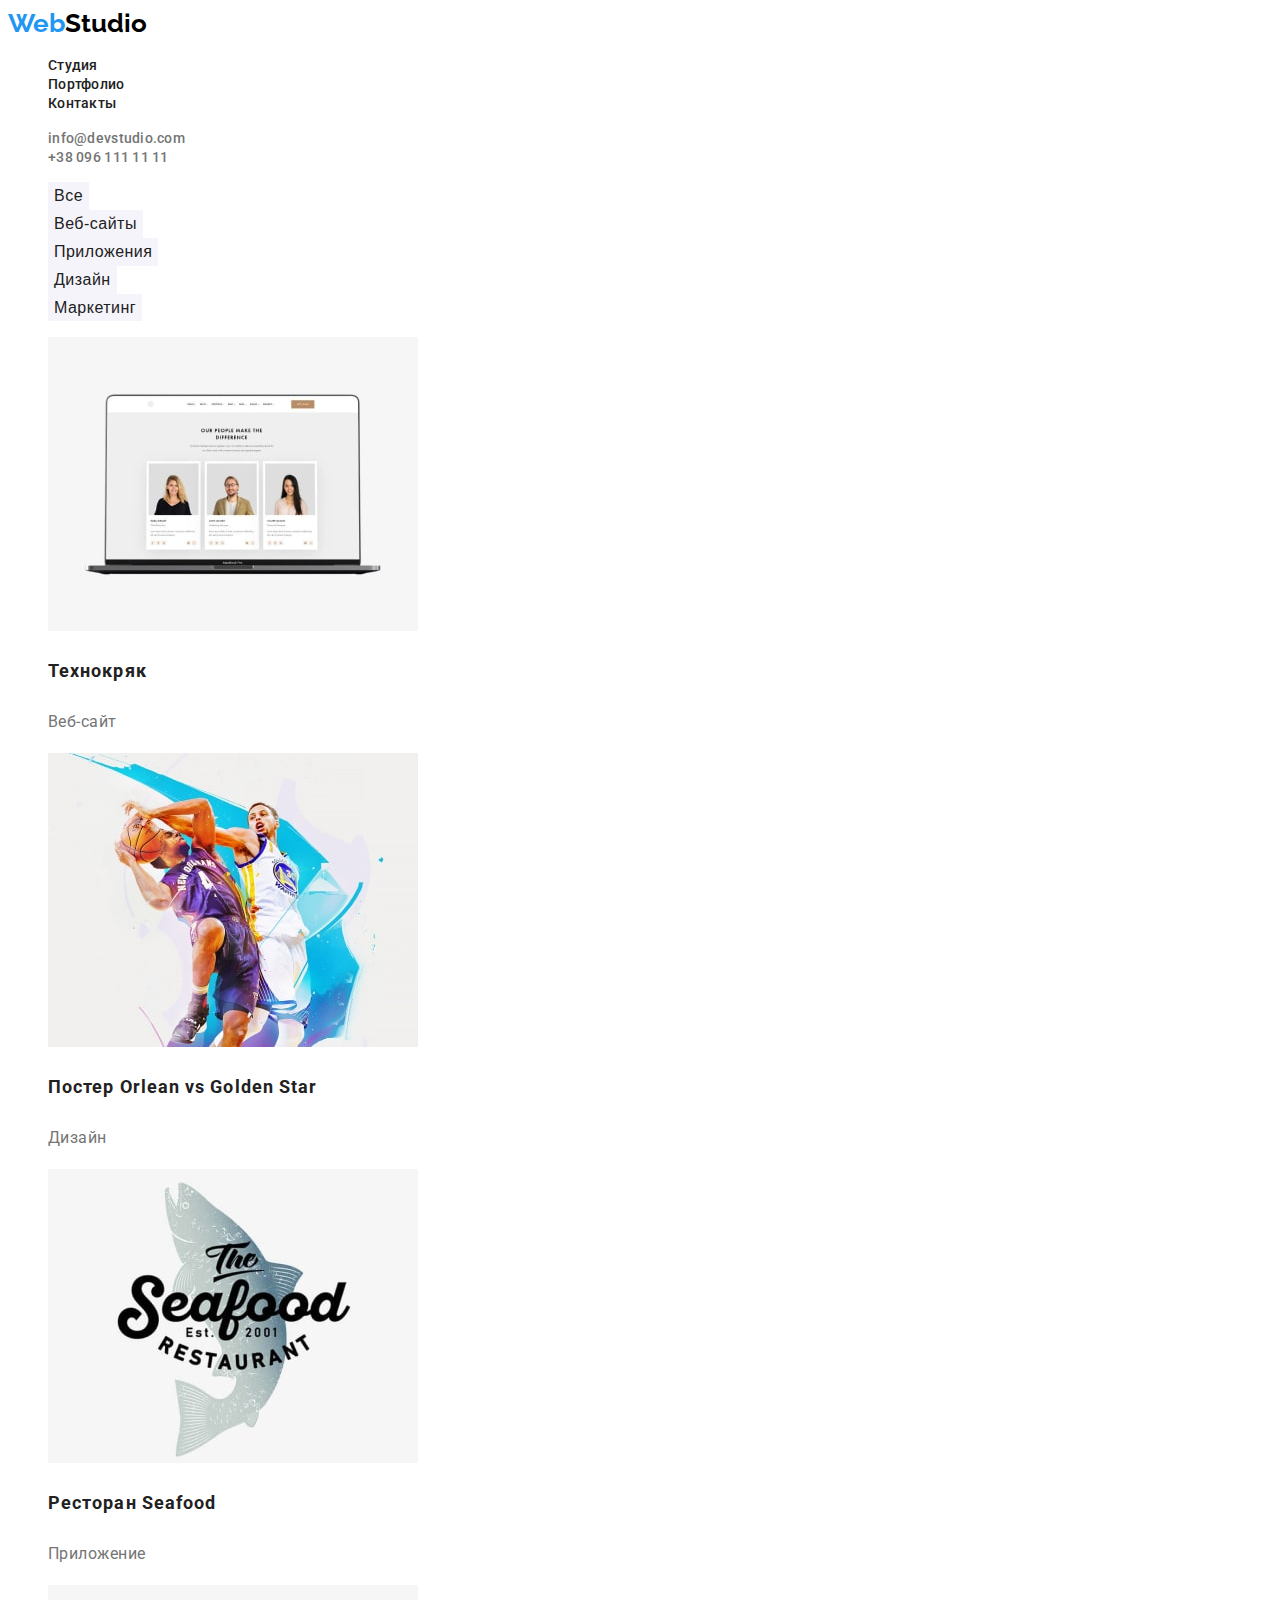
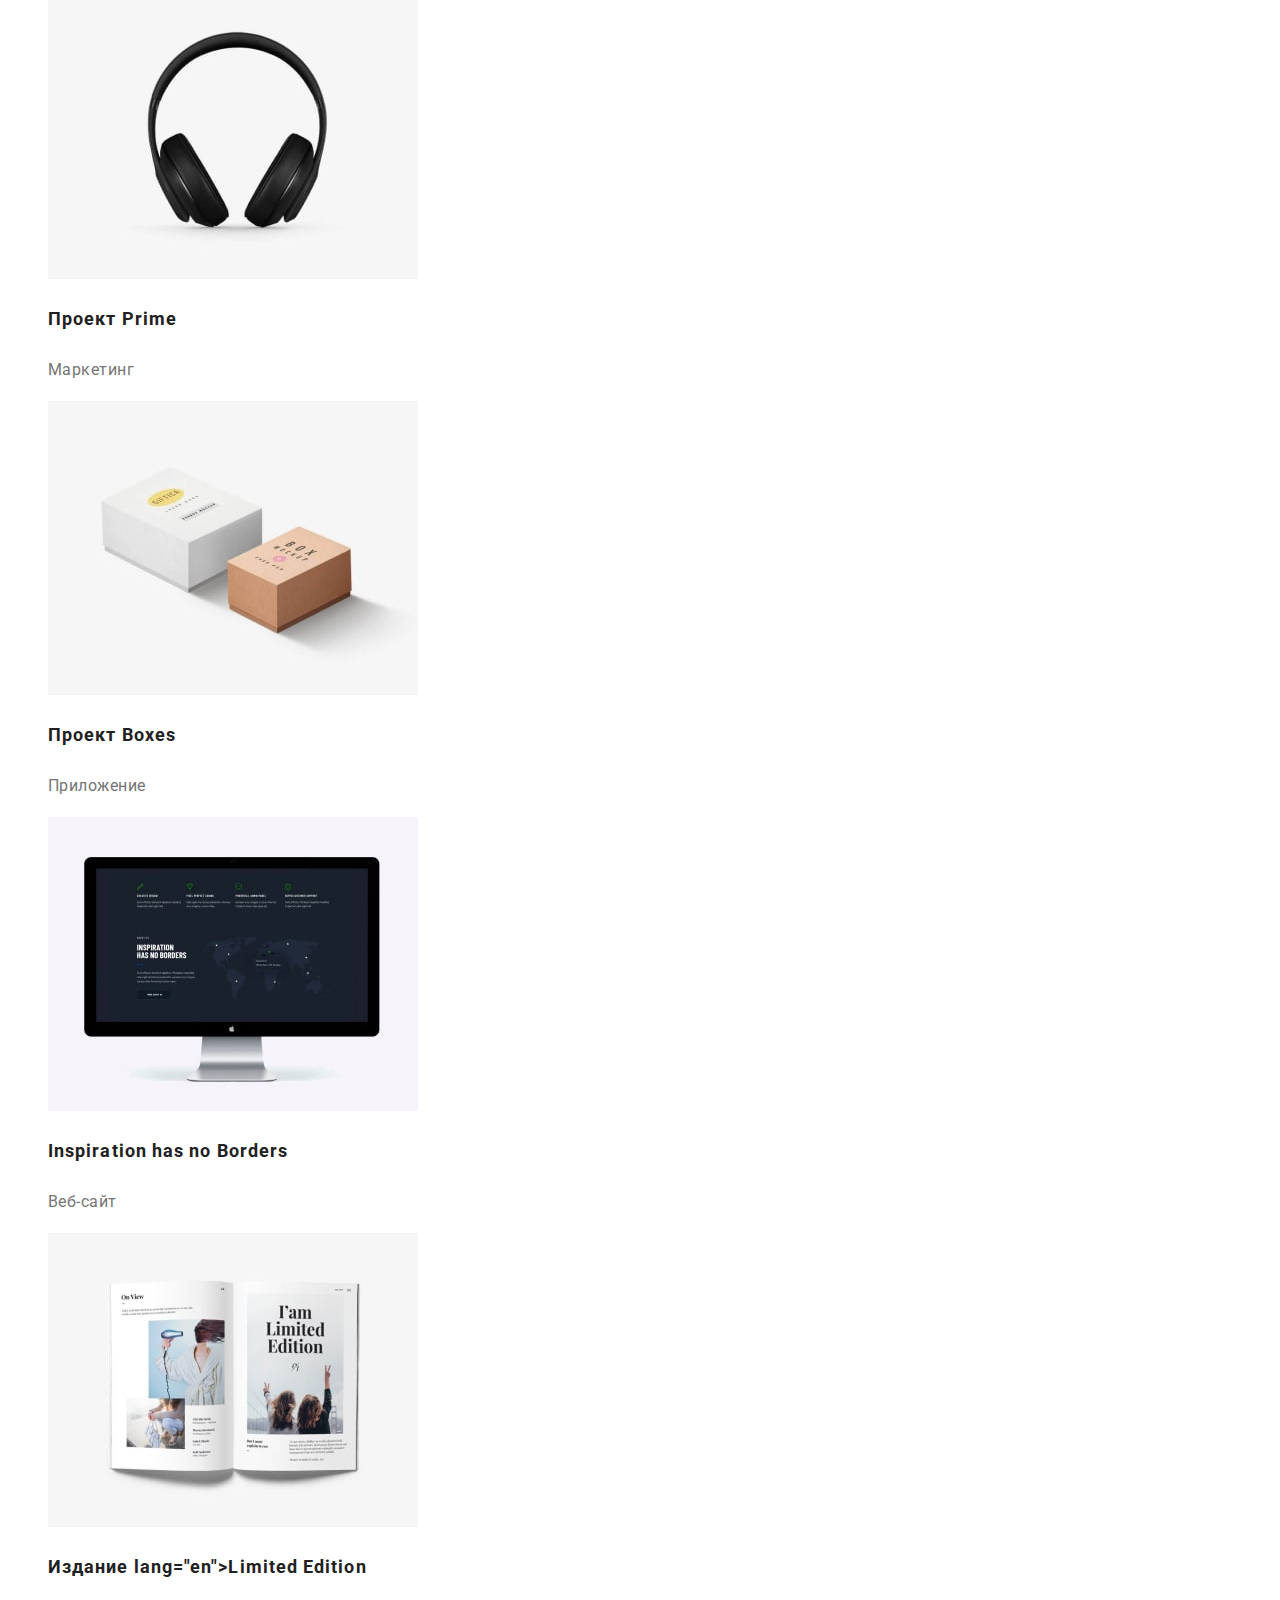
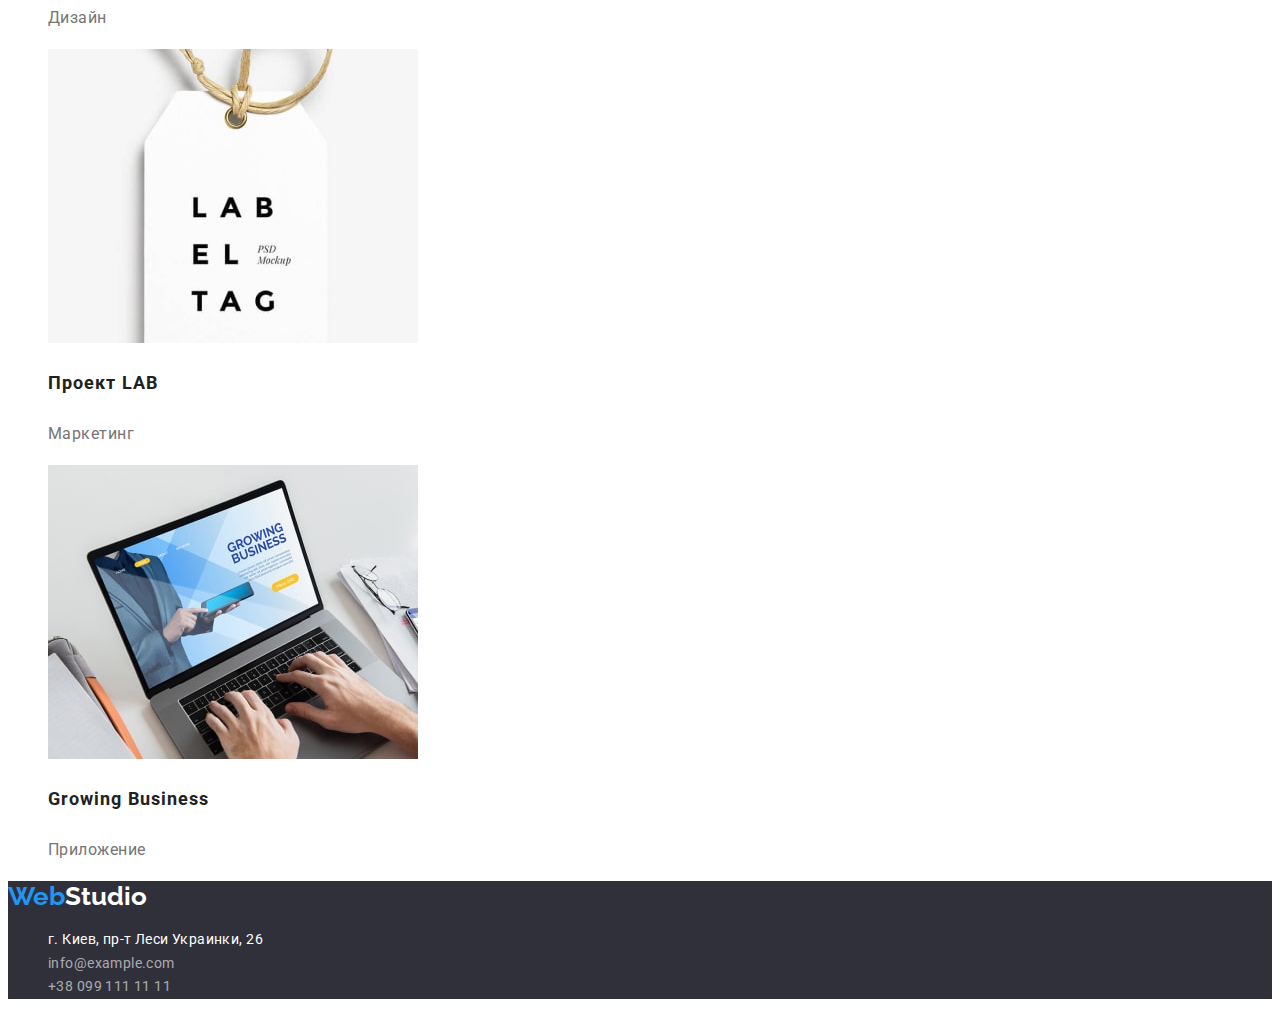
==== portfolio.html @ a5bf9172 "Copy" ====
<!DOCTYPE html>
<html lang="ru">

<head>
    <link rel="preconnect" href="https://fonts.googleapis.com">
    <link rel="preconnect" href="https://fonts.gstatic.com" crossorigin>
    <link href="https://fonts.googleapis.com/css2?family=Raleway:wght@700&family=Roboto:wght@400;500;700;900&display=swap"
        rel="stylesheet">
    <link rel="stylesheet" href="https://cdnjs.cloudflare.com/ajax/libs/modern-normalize/1.1.0/modern-normalize.min.css"
        integrity="sha512-wpPYUAdjBVSE4KJnH1VR1HeZfpl1ub8YT/NKx4PuQ5NmX2tKuGu6U/JRp5y+Y8XG2tV+wKQpNHVUX03MfMFn9Q=="
        crossorigin="anonymous" referrerpolicy="no-referrer" />
    <meta charset="UTF-8">
    <meta http-equiv="X-UA-Compatible" content="IE=edge">
    <meta name="viewport" content="width=device-width, initial-scale=1.0">
    <title>Document</title>
    <link rel="stylesheet" href="./css/styles.css" />

</head>
<body>
    <header class="header">
        <nav class="header-navigation">
        <a class="logo-header link" href="./index.html" lang="en"><span class="half-logo-text logo-text">Web</span>Studio</a>
        <ul class="header-list list">
            <li>
                <a class="header-link link" href="./index.html">Студия</a>
            </li>
            <li>
                <a class="header-link link" href="./portfolio.html">Портфолио</a>
            </li>
            <li>
                <a class="header-link link" href="Контакты">Контакты</a>
            </li>
        </ul>
        
        </nav>
        <ul class="list">
            <li><a class="header-contacts link" href="mailto:info@devstudio.com">info@devstudio.com</a></li>
            <li><a class="header-contacts link" href="tel:+380961111111">+38 096 111 11 11</a>
            </li>
        </ul>

    </header>
    


<main>
    <section class="filter">
        <ul class="filter-list list">
            <li><button class="filter-btn" type="button">Все</button></li>
            <li><button class="filter-btn" type="button">Веб-сайты</button></li>
            <li><button class="filter-btn" type="button">Приложения</button></li>
            <li><button class="filter-btn" type="button">Дизайн</button></li>
            <li><button class="filter-btn" type="button">Маркетинг</button></li>
        </ul>
    </section>
    <!-- prodjects -->
    <section class="prodjects">
        <ul class="prodjects-boxes list">
            <li>
                <img 
                src="images/img-min.jpg" 
                alt="Ноутбук с открытым веб-сайтом" 
                Width="370">
                <h3 class="prodjects-boxes-title">Технокряк</h3>
                <p class="prodjects-boxes-text">Веб-сайт</p>
            </li>
            <li>
                <img 
                src="./images/img(1)-min.jpg" 
                alt="Постер с двумя баскетболистами" 
                Width="370">
                <h3 class="prodjects-boxes-title">Постер <span lang="en">Orlean vs Golden Star</span></h3>
                <p class="prodjects-boxes-text">Дизайн</p>
            </li>
            <li>
                <img 
                src="./images/img(2)-min.jpg" 
                alt="Логотип ресторана Seafood" 
                Width="370">
                <h3 class="prodjects-boxes-title">Ресторан <span lang="en">Seafood</span></h3>
                <p class="prodjects-boxes-text">Приложение</p>
            </li>
            <li>
                <img 
                src="./images/img(3)-min.jpg" 
                alt="Черные наушники" 
                Width="370">
                <h3 class="prodjects-boxes-title">Проект <span lang="en">Prime</span> </h3>
                <p class="prodjects-boxes-text">Маркетинг</p>
            </li>
            <li>
                <img 
                src="./images/img(4)-min.jpg" 
                alt="Две коробки" 
                Width="370">
                <h3 class="prodjects-boxes-title">Проект <span lang="en">Boxes</span></h3>
                <p class="prodjects-boxes-text">Приложение</p>
            </li>
            <li>
                <img 
                src="./images/img(5)-min.jpg" 
                alt="Дисплей с открытым веб-сайтом" 
                Width="370">
                <h3 class="prodjects-boxes-title" lang="en">Inspiration has no Borders</h3>
                <p class="prodjects-boxes-text">Веб-сайт</p>
            </li>
            <li>
                <img 
                src="./images/img(6)-min.jpg" 
                alt="Открытый журнал" 
                Width="370">
                <h3 class="prodjects-boxes-title">Издание <span> lang="en">Limited Edition</span></h3>
                <p class="prodjects-boxes-text">Дизайн</p>
            </li>
            <li>
                <img 
                src="./images/img(7)-min.jpg" 
                alt="Бирка с надписью" 
                Width="370">
                <h3 class="prodjects-boxes-title">Проект <span lang="en">LAB</span></h3>
                <p class="prodjects-boxes-text">Маркетинг</p>
            </li>
            <li>
                <img 
                src="./images/img(8)-min.jpg" 
                alt="Открытый ноутбук, руки человека на клавиатуре" 
                Width="370">
                <h3 class="prodjects-boxes-title" lang="en">Growing Business</h3>
                <p class="prodjects-boxes-text">Приложение</p>
            </li>
        </ul>
    </section>


</main>
    <footer class="footer-section">
    
        <a class="footer-logo link" href="./index.html" lang="en"><span
                class="half-logo-text logo-text">Web</span>Studio</a>
        <address class="footer-adress-section">
            <ul class="footer-list list">
                <li><a class="footer-adress link"
                        href="https://www.google.com/maps/d/embed?mid=10uSM3H-mIU3GznYo2szRIEphczw" width="640"
                        height="480">г. Киев, пр-т Леси Украинки, 26</a> </li>
                <li><a class="footer-link link" href="info@example.com">info@example.com</a></li>
                <li><a class="footer-link link" href="tel:+380991111111">+38 099 111 11 11</a></li>
            </ul>
        </address>
    
    </footer>

</body>

</html>
---- css/styles.css ----
:root {
  --firs-logo-color: #2196f3;
  --second-logo-color-header: #000000;
  --second-logo-color-footer: #ffffff;
  --navigation-color-first: #212121;
  --navigation-color-act: #2196f3;
  --text-title-color: #212121;
  --hero-txt-color: #ffffff;
  --hero-footer-background: #2f303a;
  --text-color-p: #757575;
}
body {
  font-family: 'Roboto', sans-serif;
  background-color: #ffffff;
}
.list {
  list-style: none;
}
.link {
  text-decoration: none;
}
/* header */
.logo-header {
  font-family: 'Raleway';
  font-style: normal;
  font-weight: 700;
  font-size: 26px;
  line-height: 1.19;
  color: var(--second-logo-color);
}
.half-logo-text {
  color: var(--firs-logo-color);
}
.header-link {
  font-weight: 500;
  font-size: 14px;
  line-height: 1.14;
  letter-spacing: 0.02em;
  color: var(--navigation-color-first);
}

.header-link:hover,
.header-link:focus {
  color: var(--navigation-color-act);
}
.header-contacts {
  font-family: 'Roboto';
  font-style: normal;
  font-weight: 500;
  font-size: 14px;
  line-height: 1.14;
  letter-spacing: 0.02em;
  color: #757575;
}
.header-contacts:hover,
.header-contacts:focus {
  color: var(--navigation-color-act);
}
/* hero */
.hero {
  background-color: var(--hero-footer-background);
  color: var(--hero-txt-color);
}
.hero-title {
  font-weight: 900;
  font-size: 44px;
  line-height: 1.36;
  letter-spacing: 0.06em;
  text-transform: uppercase;
}
.hero-btn {
  cursor: pointer;
  font-style: normal;
  font-weight: 700;
  font-size: 16px;
  line-height: 1.87;
  letter-spacing: 0.06em;
  color: var(--hero-txt-color);
  background-color: var(--navigation-color-act);
}
.hero-btn:hover,
.hero-btn:hover {
  background-color: var(--navigation-color-act);
}
/* features */
.features-title {
  font-style: normal;
  font-weight: 700;
  font-size: 14px;
  line-height: 1.14;
  letter-spacing: 0.03em;
  text-transform: uppercase;
  color: var(--text-title-color);
}
.features-text {
  font-style: normal;
  font-weight: 400;
  font-size: 14px;
  line-height: 1.71;
  letter-spacing: 0.03em;
  color: var(--text-color-p);
}
.activity-title {
  font-style: normal;
  font-weight: 700;
  font-size: 36px;
  line-height: 1.16;
  letter-spacing: 0.03em;
  color: var(--text-title-color);
}
.team-section {
  background-color: #f5f4fa;
}
.team-title {
  font-style: normal;
  font-weight: 700;
  font-size: 36px;
  line-height: 1.16;
  letter-spacing: 0.03em;
  color: var(--text-title-color);
}
.team-title-name {
  font-style: normal;
  font-weight: 500;
  font-size: 16px;
  line-height: 1.18;
  letter-spacing: 0.03em;
  color: var(--text-title-color);
}
.team-title-p {
  font-style: normal;
  font-weight: 400;
  font-size: 16px;
  line-height: 1.18;
  letter-spacing: 0.03em;
  color: var(--text-color-p);
}
.footer-section {
  background-color: var(--hero-footer-background);
}
.footer-logo {
  font-family: 'Raleway';
  font-style: normal;
  font-weight: 700;
  font-size: 26px;
  line-height: 1.19;
  color: var(--hero-txt-color);
}
.half-logo-text {
  color: var(--firs-logo-color);
}
.footer-adress {
  font-family: 'Roboto';
  font-style: normal;
  font-weight: 400;
  font-size: 14px;
  line-height: 1.71;
  letter-spacing: 0.03em;
  color: var(--hero-txt-color);
}
.footer-link {
  font-family: Roboto;
  font-style: normal;
  font-weight: 400;
  font-size: 14px;
  line-height: 1.71;
  letter-spacing: 0.03em;
  color: rgba(255, 255, 255, 0.6);
}
.footer-adress:hover,
.footer-adress:focus {
  color: var(--navigation-color-act);
}
.footer-link:hover,
.footer-link:focus {
  color: var(--navigation-color-act);
}
/* portfolio page2*/

.filter-btn {
  cursor: pointer;
  font-style: normal;
  font-weight: 500;
  font-size: 16px;
  line-height: 1.62;
  letter-spacing: 0.03em;
  color: #212121;
  background-color: #f5f4fa;
  border: none;
}
.filter-btn:hover,
.filter-btn:focus {
  color: var(--hero-txt-color);
  background-color: var(--navigation-color-act);
}
.prodjects-boxes-title {
  font-style: normal;
  font-weight: 700;
  font-size: 18px;
  line-height: 2;
  letter-spacing: 0.06em;
  color: var(--text-title-color);
}
.prodjects-boxes-text {
  font-style: normal;
  font-weight: 400;
  font-size: 16px;
  line-height: 1.87;
  letter-spacing: 0.03em;
  color: var(--text-color-p);
}
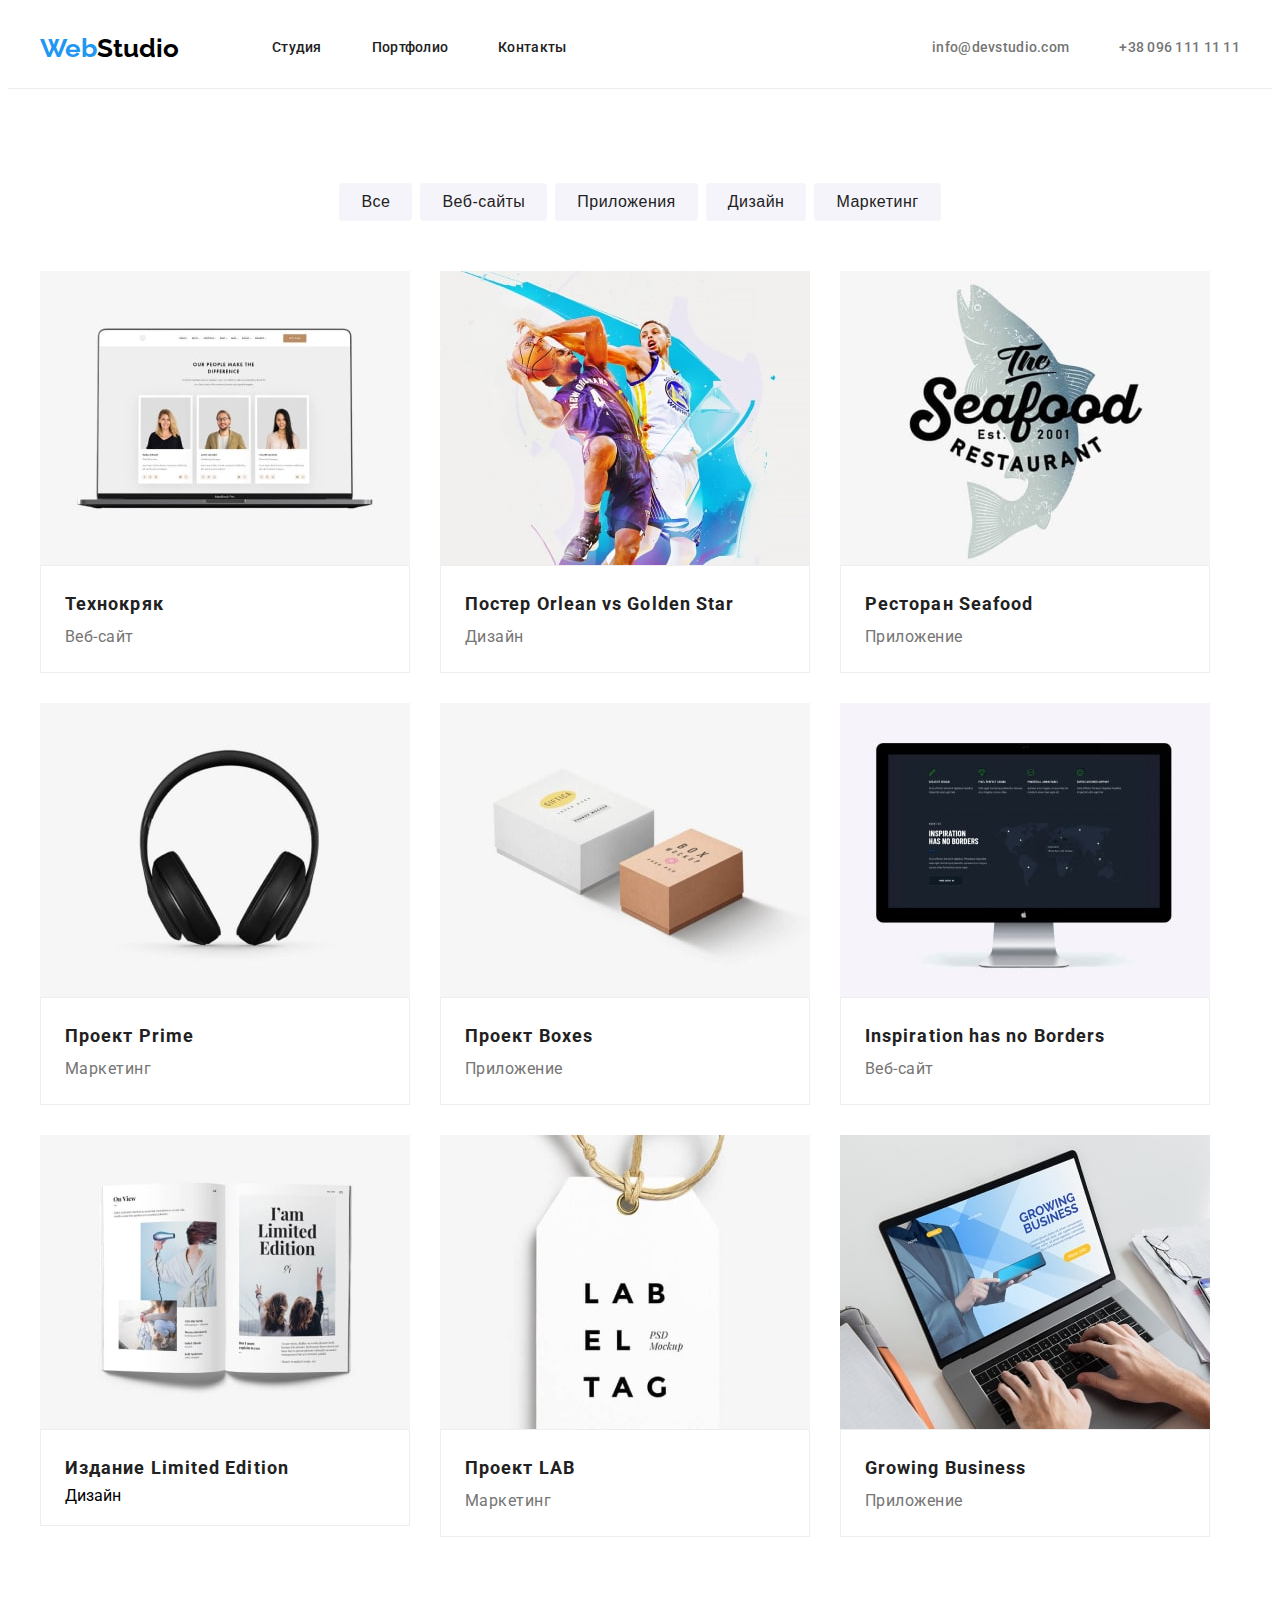
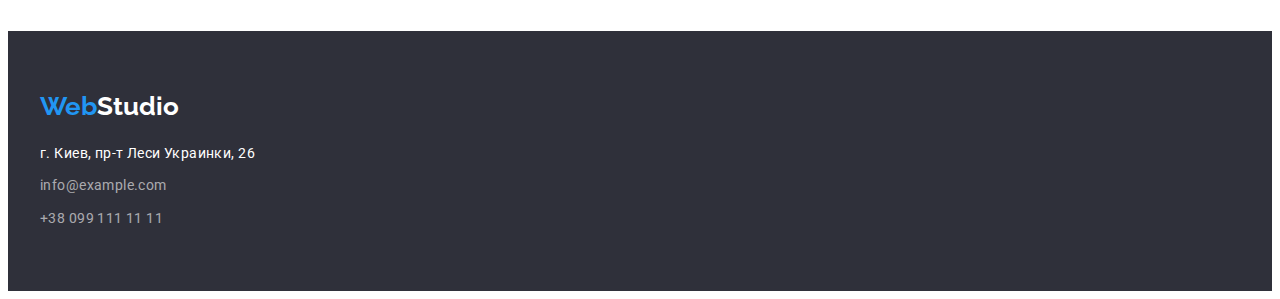
==== commit 81db9035: "All" ====
--- a/portfolio.html
+++ b/portfolio.html
@@ -18,135 +18,161 @@
 </head>
 <body>
     <header class="header">
-        <nav class="header-navigation">
-        <a class="logo-header link" href="./index.html" lang="en"><span class="half-logo-text logo-text">Web</span>Studio</a>
-        <ul class="header-list list">
-            <li>
-                <a class="header-link link" href="./index.html">Студия</a>
-            </li>
-            <li>
-                <a class="header-link link" href="./portfolio.html">Портфолио</a>
-            </li>
-            <li>
-                <a class="header-link link" href="Контакты">Контакты</a>
-            </li>
-        </ul>
-        
-        </nav>
-        <ul class="list">
-            <li><a class="header-contacts link" href="mailto:info@devstudio.com">info@devstudio.com</a></li>
-            <li><a class="header-contacts link" href="tel:+380961111111">+38 096 111 11 11</a>
-            </li>
-        </ul>
-
+        <div class="container">
+            <nav class="header-navigation">
+                <a class="logo-header link" href="./index.html" lang="en"><span
+                        class="half-logo-text logo-text">Web</span>Studio</a>
+                <ul class="header-list list">
+                    <li class="header-item">
+                        <a class="header-link link" href="./index.html">Студия</a>
+                    </li>
+                    <li class="header-item">
+                        <a class="header-link link" href="./portfolio.html">Портфолио</a>
+                    </li>
+                    <li class="header-item">
+                        <a class="header-link link" href="Контакты">Контакты</a>
+                    </li>
+                </ul>
+    
+            </nav>
+            <ul class="header-right list">
+                <li class="contacts-item"><a class="header-contacts link"
+                        href="mailto:info@devstudio.com">info@devstudio.com</a></li>
+                <li class="contacts-item"><a class="header-contacts link" href="tel:+380961111111">+38 096 111 11 11</a>
+                </li>
+            </ul>
+        </div>
     </header>
-    
 
 
 <main>
-    <section class="filter">
+    <section class="filter section">
+        <div class="container">
+            <h1 class="visually-hidden" >Портфолио</h1>
         <ul class="filter-list list">
-            <li><button class="filter-btn" type="button">Все</button></li>
-            <li><button class="filter-btn" type="button">Веб-сайты</button></li>
-            <li><button class="filter-btn" type="button">Приложения</button></li>
-            <li><button class="filter-btn" type="button">Дизайн</button></li>
-            <li><button class="filter-btn" type="button">Маркетинг</button></li>
+            <li class="filter-item"><button class="filter-btn" type="button">Все</button></li>
+            <li class="filter-item"><button class="filter-btn" type="button">Веб-сайты</button></li>
+            <li class="filter-item"><button class="filter-btn" type="button">Приложения</button></li>
+            <li class="filter-item"><button class="filter-btn" type="button">Дизайн</button></li>
+            <li class="filter-item"><button class="filter-btn" type="button">Маркетинг</button></li>
         </ul>
-    </section>
-    <!-- prodjects -->
-    <section class="prodjects">
-        <ul class="prodjects-boxes list">
-            <li>
-                <img 
-                src="images/img-min.jpg" 
-                alt="Ноутбук с открытым веб-сайтом" 
-                Width="370">
-                <h3 class="prodjects-boxes-title">Технокряк</h3>
-                <p class="prodjects-boxes-text">Веб-сайт</p>
-            </li>
-            <li>
-                <img 
-                src="./images/img(1)-min.jpg" 
-                alt="Постер с двумя баскетболистами" 
-                Width="370">
-                <h3 class="prodjects-boxes-title">Постер <span lang="en">Orlean vs Golden Star</span></h3>
-                <p class="prodjects-boxes-text">Дизайн</p>
-            </li>
-            <li>
-                <img 
-                src="./images/img(2)-min.jpg" 
-                alt="Логотип ресторана Seafood" 
-                Width="370">
-                <h3 class="prodjects-boxes-title">Ресторан <span lang="en">Seafood</span></h3>
-                <p class="prodjects-boxes-text">Приложение</p>
-            </li>
-            <li>
-                <img 
-                src="./images/img(3)-min.jpg" 
-                alt="Черные наушники" 
-                Width="370">
-                <h3 class="prodjects-boxes-title">Проект <span lang="en">Prime</span> </h3>
-                <p class="prodjects-boxes-text">Маркетинг</p>
-            </li>
-            <li>
-                <img 
-                src="./images/img(4)-min.jpg" 
-                alt="Две коробки" 
-                Width="370">
-                <h3 class="prodjects-boxes-title">Проект <span lang="en">Boxes</span></h3>
-                <p class="prodjects-boxes-text">Приложение</p>
-            </li>
-            <li>
-                <img 
-                src="./images/img(5)-min.jpg" 
-                alt="Дисплей с открытым веб-сайтом" 
-                Width="370">
-                <h3 class="prodjects-boxes-title" lang="en">Inspiration has no Borders</h3>
-                <p class="prodjects-boxes-text">Веб-сайт</p>
-            </li>
-            <li>
-                <img 
-                src="./images/img(6)-min.jpg" 
-                alt="Открытый журнал" 
-                Width="370">
-                <h3 class="prodjects-boxes-title">Издание <span> lang="en">Limited Edition</span></h3>
-                <p class="prodjects-boxes-text">Дизайн</p>
-            </li>
-            <li>
-                <img 
-                src="./images/img(7)-min.jpg" 
-                alt="Бирка с надписью" 
-                Width="370">
-                <h3 class="prodjects-boxes-title">Проект <span lang="en">LAB</span></h3>
-                <p class="prodjects-boxes-text">Маркетинг</p>
-            </li>
-            <li>
-                <img 
-                src="./images/img(8)-min.jpg" 
-                alt="Открытый ноутбук, руки человека на клавиатуре" 
-                Width="370">
-                <h3 class="prodjects-boxes-title" lang="en">Growing Business</h3>
-                <p class="prodjects-boxes-text">Приложение</p>
-            </li>
-        </ul>
-    </section>
+    </div>
+    <!-- projects -->
+        <div class="container">
+        <ul class="projects-boxes list">
+                <li class="projects-item">
+                    <img 
+                    src="images/img-min.jpg" 
+                    alt="Ноутбук с открытым веб-сайтом" 
+                    Width="370">
+                    <div  class="text-box">
+                    <h3 class="projects-boxes-title">Технокряк</h3>
+                    <p class="projects-boxes-text">Веб-сайт</p>
+                    </div>
+                </li>
+                <li class="projects-item">
+                    <img 
+                    src="./images/img(1)-min.jpg" 
+                    alt="Постер с двумя баскетболистами" 
+                    Width="370">
+                        <div  class="text-box">
+                    <h3 class="projects-boxes-title">Постер <span lang="en">Orlean vs Golden Star</span></h3>
+                    <p class="projects-boxes-text">Дизайн</p>
+                        </div>
+                 </li>
+                <li class="projects-item">
+                    <img 
+                    src="./images/img(2)-min.jpg" 
+                    alt="Логотип ресторана Seafood" 
+                    Width="370">
+                        <div  class="text-box">
+                    <h3 class="projects-boxes-title">Ресторан <span lang="en">Seafood</span></h3>
+                    <p class="projects-boxes-text">Приложение</p>
+                        </div>
+                </li>
+                <li class="projects-item">
+                    <img 
+                    src="./images/img(3)-min.jpg" 
+                    alt="Черные наушники" 
+                    Width="370">
+                        <div  class="text-box">
+                    <h3 class="projects-boxes-title">Проект <span lang="en">Prime</span> </h3>
+                    <p class="projects-boxes-text">Маркетинг</p>
+                        </div>
+                </li>
+                <li class="projects-item">
+                    <img 
+                    src="./images/img(4)-min.jpg" 
+                    alt="Две коробки" 
+                    Width="370">
+                        <div  class="text-box">
+                    <h3 class="projects-boxes-title">Проект <span lang="en">Boxes</span></h3>
+                    <p class="projects-boxes-text">Приложение</p>
+                        </div>
+                </li>
+                <li class="projects-item">
+                    <img 
+                    src="./images/img(5)-min.jpg" 
+                    alt="Дисплей с открытым веб-сайтом" 
+                    Width="370">
+                        <div  class="text-box">
+                    <h3 class="projects-boxes-title" lang="en">Inspiration has no Borders</h3>
+                    <p class="projects-boxes-text">Веб-сайт</p>
+                        </div>
+                </li>
+                <li class="projects-item">
+                    <img 
+                    src="./images/img(6)-min.jpg" 
+                    alt="Открытый журнал" 
+                    Width="370"> 
+                        <div  class="text-box">
+                    <h3 class="projects-boxes-title">Издание <span lang="en">Limited Edition</span></h3>
+                    <p class="prodjects-boxes-text">Дизайн</p>
+                        </div>
+                </li>
+                <li class="projects-item">
+                    <img 
+                    src="./images/img(7)-min.jpg" 
+                    alt="Бирка с надписью" 
+                    Width="370">
+                        <div  class="text-box">
+                    <h3 class="projects-boxes-title">Проект <span lang="en">LAB</span></h3>
+                    <p class="projects-boxes-text">Маркетинг</p>
+                        </div>
+                 </li>
+                <li class="projects-item">
+                    <img 
+                    src="./images/img(8)-min.jpg" 
+                    alt="Открытый ноутбук, руки человека на клавиатуре" 
+                    Width="370">
+                        <div class="text-box">
+                    <h3 class="projects-boxes-title" lang="en">Growing Business</h3>
+                    <p class="projects-boxes-text">Приложение</p>
+                        </div>
+                </li>
+            </ul>
+        </div>
+        </section>
 
 
 </main>
-    <footer class="footer-section">
+    <footer class="footer-section section">
+        <div class="container">
     
-        <a class="footer-logo link" href="./index.html" lang="en"><span
-                class="half-logo-text logo-text">Web</span>Studio</a>
-        <address class="footer-adress-section">
-            <ul class="footer-list list">
-                <li><a class="footer-adress link"
-                        href="https://www.google.com/maps/d/embed?mid=10uSM3H-mIU3GznYo2szRIEphczw" width="640"
-                        height="480">г. Киев, пр-т Леси Украинки, 26</a> </li>
-                <li><a class="footer-link link" href="info@example.com">info@example.com</a></li>
-                <li><a class="footer-link link" href="tel:+380991111111">+38 099 111 11 11</a></li>
-            </ul>
-        </address>
-    
+            <a class="footer-logo link" href="./index.html" lang="en"><span
+                    class="half-logo-text logo-text">Web</span>Studio</a>
+            <address class="footer-adress-section">
+                <ul class="footer-list list">
+                    <li class="footer-list-item"><a class="footer-adress link"
+                            href="https://www.google.com/maps/d/embed?mid=10uSM3H-mIU3GznYo2szRIEphczw" width="640"
+                            height="480">г. Киев, пр-т Леси Украинки, 26</a> </li>
+                    <li class="footer-list-item"><a class="footer-link link" href="info@example.com">info@example.com</a>
+                    </li>
+                    <li class="footer-list-item"><a class="footer-link link" href="tel:+380991111111">+38 099 111 11 11</a>
+                    </li>
+                </ul>
+            </address>
+        </div>
     </footer>
 
 </body>
--- a/css/styles.css
+++ b/css/styles.css
@@ -13,25 +13,86 @@
   font-family: 'Roboto', sans-serif;
   background-color: #ffffff;
 }
+img {
+  display: block;
+}
+p,
+h1,
+h2,
+h3,
+h4,
+h5,
+h6 {
+  margin-top: 0;
+  margin-bottom: 0;
+}
+ul {
+  margin-top: 0;
+  margin-bottom: 0;
+  padding-left: 0;
+}
 .list {
   list-style: none;
 }
 .link {
   text-decoration: none;
 }
+.visually-hidden {
+  position: absolute;
+  width: 1px;
+  height: 1px;
+  margin: -1px;
+  padding: 0;
+  overflow: hidden;
+  border: 0;
+  clip: rect(0 0 0 0);
+}
 /* header */
+.header {
+  border-bottom: 1px solid #ececec;
+}
+.container {
+  width: 1200px;
+  padding-left: 15px;
+  padding-right: 15px;
+  margin: 0 auto;
+}
+.header-navigation {
+  display: flex;
+  align-items: center;
+}
+.header-list {
+  display: flex;
+}
+.header-right {
+  display: flex;
+  margin-left: auto;
+}
+.header .container {
+  display: flex;
+  align-items: center;
+}
 .logo-header {
-  font-family: 'Raleway';
+  display: block;
+  margin-right: 93px;
+  font-family: 'Raleway', sans-serif;
   font-style: normal;
   font-weight: 700;
   font-size: 26px;
   line-height: 1.19;
   color: var(--second-logo-color);
 }
+
 .half-logo-text {
   color: var(--firs-logo-color);
 }
+.header-item:not(:last-child) {
+  margin-right: 50px;
+}
 .header-link {
+  display: block;
+  margin-top: 32px;
+  margin-bottom: 32px;
   font-weight: 500;
   font-size: 14px;
   line-height: 1.14;
@@ -43,7 +104,13 @@
 .header-link:focus {
   color: var(--navigation-color-act);
 }
+.contacts-item:not(:last-child) {
+  margin-right: 50px;
+}
 .header-contacts {
+  display: block;
+  margin-top: 32px;
+  margin-bottom: 32px;
   font-family: 'Roboto';
   font-style: normal;
   font-weight: 500;
@@ -57,11 +124,22 @@
   color: var(--navigation-color-act);
 }
 /* hero */
+.section {
+  padding-top: 94px;
+  padding-bottom: 94px;
+}
 .hero {
   background-color: var(--hero-footer-background);
-  color: var(--hero-txt-color);
-}
+  text-align: center;
+  color: var(--hero-txt-color);
+  padding-top: 180px;
+  padding-bottom: 220px;
+}
+
 .hero-title {
+  max-width: 696px;
+  margin: 0 auto 30px;
+  text-align: center;
   font-weight: 900;
   font-size: 44px;
   line-height: 1.36;
@@ -69,6 +147,8 @@
   text-transform: uppercase;
 }
 .hero-btn {
+  text-align: center;
+  padding: 10px 32px;
   cursor: pointer;
   font-style: normal;
   font-weight: 700;
@@ -77,20 +157,36 @@
   letter-spacing: 0.06em;
   color: var(--hero-txt-color);
   background-color: var(--navigation-color-act);
+  border-radius: 4px;
+  box-shadow: 0 4px 4px rgba(0, 0, 0, 0.25);
 }
 .hero-btn:hover,
 .hero-btn:hover {
   background-color: var(--navigation-color-act);
 }
 /* features */
+.features {
+  padding-top: 94px;
+  padding-bottom: 47px;
+}
+.features-list {
+  display: flex;
+  align-items: center;
+  flex-wrap: wrap;
+}
+
+.features-item {
+  flex-basis: calc((100% - 120px) / 4);
+  margin-right: 30px;
+}
 .features-title {
-  font-style: normal;
   font-weight: 700;
   font-size: 14px;
   line-height: 1.14;
   letter-spacing: 0.03em;
   text-transform: uppercase;
   color: var(--text-title-color);
+  margin-bottom: 10px;
 }
 .features-text {
   font-style: normal;
@@ -100,7 +196,14 @@
   letter-spacing: 0.03em;
   color: var(--text-color-p);
 }
+/* activity */
+.activity {
+  padding-top: 47px;
+  padding-bottom: 94px;
+}
 .activity-title {
+  text-align: center;
+  margin-bottom: 50px;
   font-style: normal;
   font-weight: 700;
   font-size: 36px;
@@ -108,10 +211,36 @@
   letter-spacing: 0.03em;
   color: var(--text-title-color);
 }
+.activity-list {
+  display: flex;
+  flex-wrap: wrap;
+}
+.img-item:not(:last-child) {
+  flex-basis: calc((100% - 90px) / 3);
+  display: block;
+  margin-right: 30px;
+}
+/* team */
 .team-section {
   background-color: #f5f4fa;
 }
+.team-list {
+  display: flex;
+  flex-wrap: wrap;
+  margin-left: -30px;
+  margin-top: -30px;
+}
+.team-item {
+  flex-basis: calc((100% - 120px) / 4);
+  margin-left: 30px;
+  margin-top: 30px;
+  box-shadow: 0 1px 3px rgba(0, 0, 0, 0.12), 0 1px 1px rgba(0, 0, 0, 0.14),
+    0 2px 1px rgba(0, 0, 0, 0.2);
+  border-radius: 0 0 4px 4px;
+}
 .team-title {
+  text-align: center;
+  margin-bottom: 50px;
   font-style: normal;
   font-weight: 700;
   font-size: 36px;
@@ -120,6 +249,10 @@
   color: var(--text-title-color);
 }
 .team-title-name {
+  margin-top: 30px;
+  margin-bottom: 10px;
+  text-align: center;
+  margin-bottom: 10px;
   font-style: normal;
   font-weight: 500;
   font-size: 16px;
@@ -128,6 +261,8 @@
   color: var(--text-title-color);
 }
 .team-title-p {
+  margin-bottom: 30px;
+  text-align: center;
   font-style: normal;
   font-weight: 400;
   font-size: 16px;
@@ -139,7 +274,9 @@
   background-color: var(--hero-footer-background);
 }
 .footer-logo {
-  font-family: 'Raleway';
+  display: block;
+  margin-bottom: 20px;
+  font-family: 'Raleway', sans-serif;
   font-style: normal;
   font-weight: 700;
   font-size: 26px;
@@ -150,7 +287,8 @@
   color: var(--firs-logo-color);
 }
 .footer-adress {
-  font-family: 'Roboto';
+  display: block;
+  font-family: 'Roboto', sans-serif;
   font-style: normal;
   font-weight: 400;
   font-size: 14px;
@@ -158,8 +296,16 @@
   letter-spacing: 0.03em;
   color: var(--hero-txt-color);
 }
+.footer-section {
+  padding-top: 60px;
+  padding-bottom: 60px;
+}
+.footer-list-item:not(:last-child) {
+  margin-bottom: 9px;
+}
 .footer-link {
-  font-family: Roboto;
+  display: block;
+  font-family: 'Roboto', sans-serif;
   font-style: normal;
   font-weight: 400;
   font-size: 14px;
@@ -176,8 +322,18 @@
   color: var(--navigation-color-act);
 }
 /* portfolio page2*/
+.filter-list {
+  display: flex;
+  justify-content: center;
+  margin-bottom: 50px;
+}
+.filter-item:not(:last-child) {
+  margin-right: 8px;
+}
 
 .filter-btn {
+  border-radius: 4px;
+  padding: 6px 22px;
   cursor: pointer;
   font-style: normal;
   font-weight: 500;
@@ -193,19 +349,32 @@
   color: var(--hero-txt-color);
   background-color: var(--navigation-color-act);
 }
-.prodjects-boxes-title {
-  font-style: normal;
+.projects-boxes {
+  display: flex;
+  flex-wrap: wrap;
+  margin-top: -30px;
+  margin-left: -30px;
+}
+.projects-item {
+  flex-basis: calc((100% - 270px) / 9);
+  margin-left: 30px;
+  margin-top: 30px;
+}
+.projects-boxes-title {
   font-weight: 700;
   font-size: 18px;
   line-height: 2;
   letter-spacing: 0.06em;
   color: var(--text-title-color);
 }
-.prodjects-boxes-text {
-  font-style: normal;
-  font-weight: 400;
+.projects-boxes-text {
   font-size: 16px;
   line-height: 1.87;
   letter-spacing: 0.03em;
   color: var(--text-color-p);
 }
+.text-box {
+  border-top: none;
+  border: 1px solid #eeeeee;
+  padding: 20px 24px;
+}
